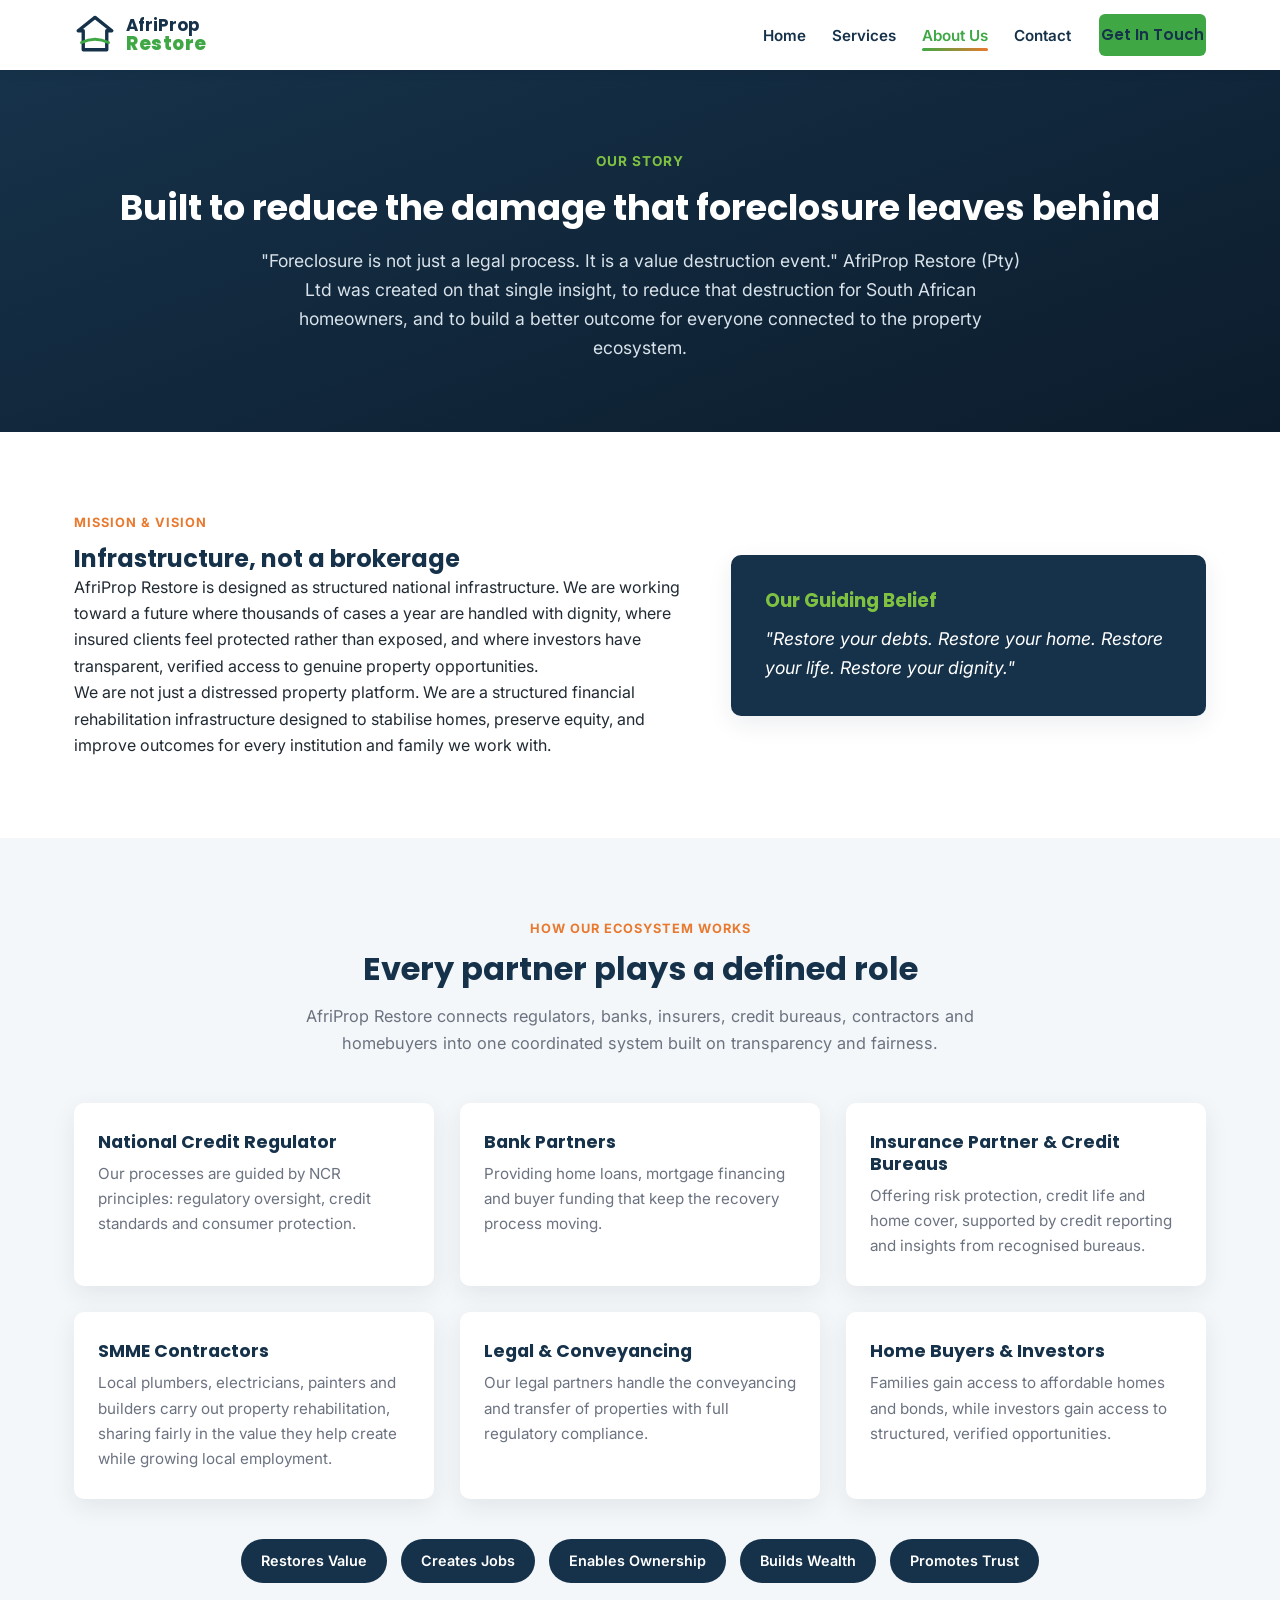
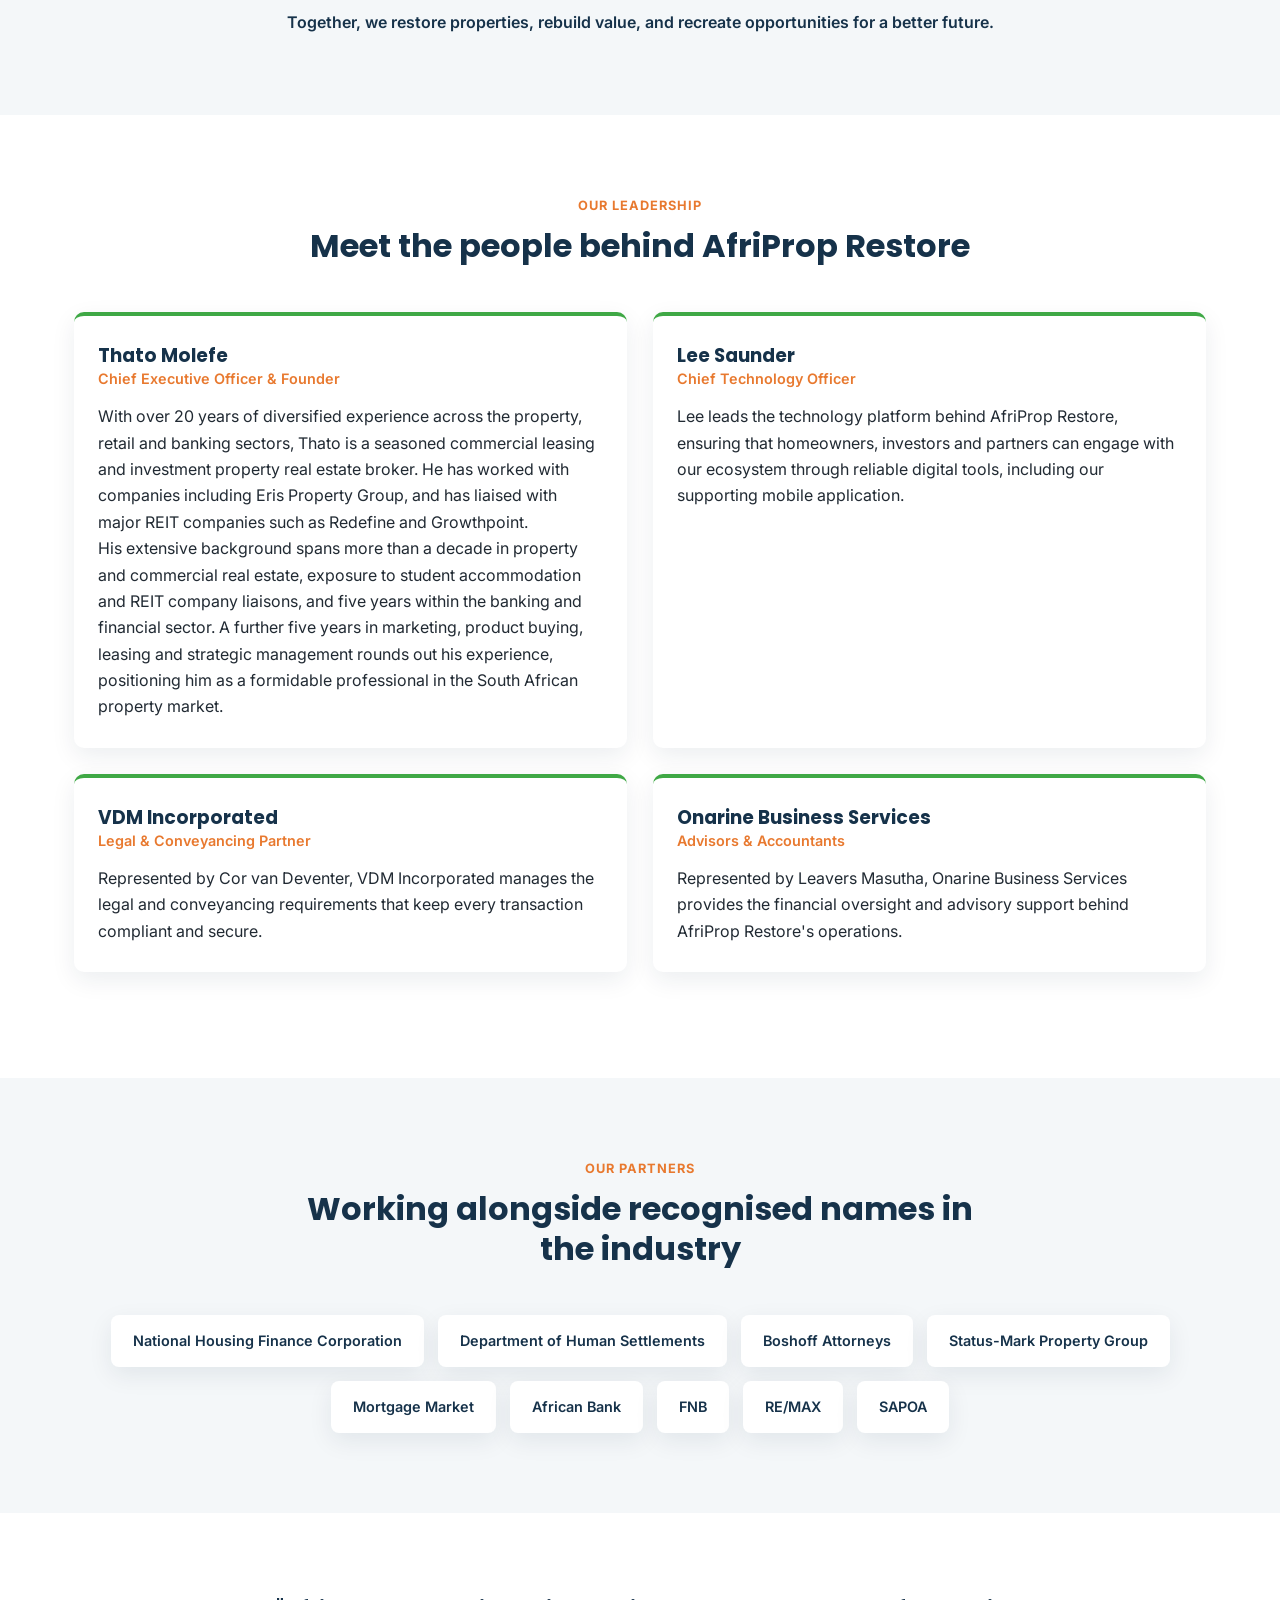
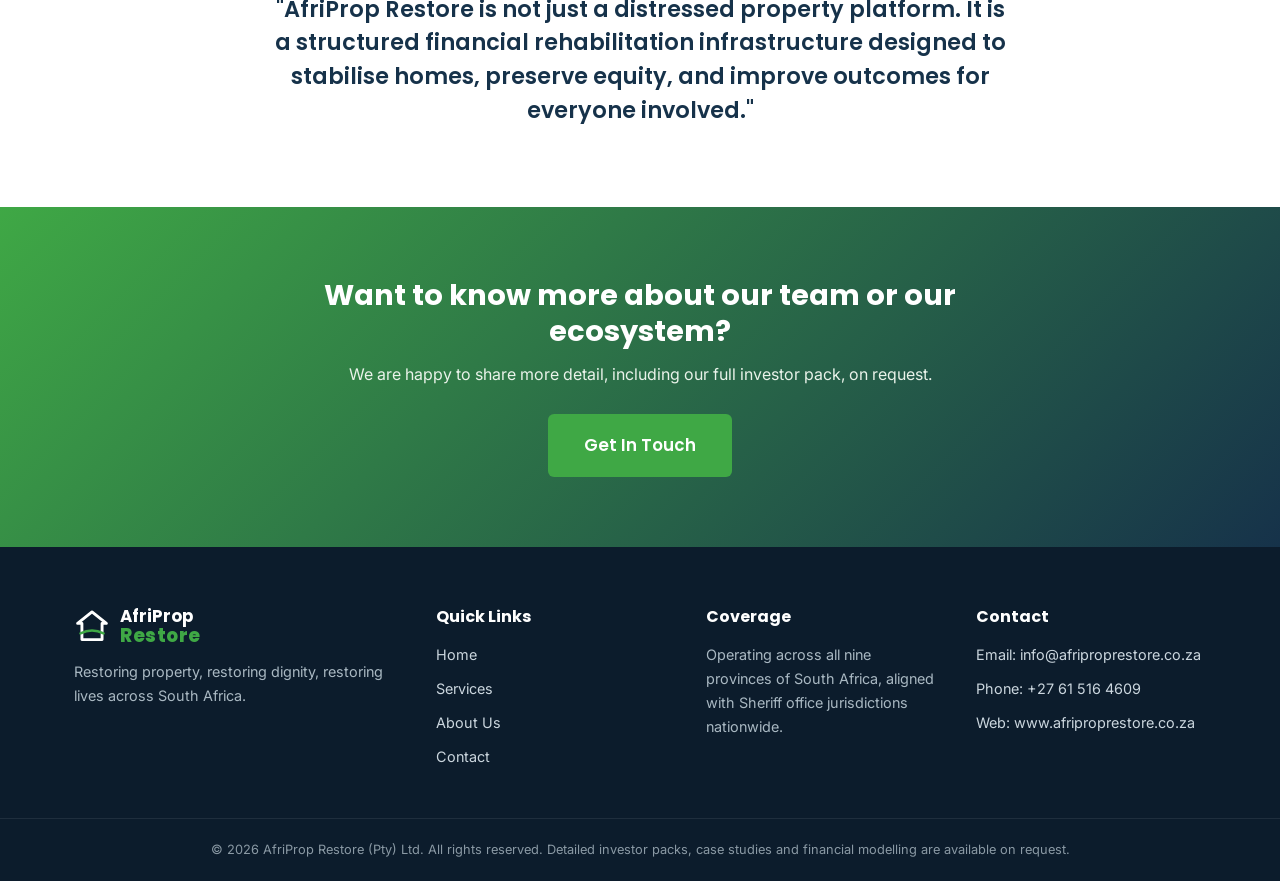
==== about.html @ ed568bd2 "Initial build with ai" ====
<!DOCTYPE html>
<html lang="en-ZA">
<head>
<meta charset="UTF-8">
<meta name="viewport" content="width=device-width, initial-scale=1.0">
<title>About Us | AfriProp Restore</title>
<meta name="description" content="Learn the story behind AfriProp Restore, our leadership team, our partner network, and the ecosystem we have built to restore property, dignity and lives across South Africa.">
<link rel="icon" href="data:image/svg+xml,%3Csvg xmlns='http://www.w3.org/2000/svg' viewBox='0 0 100 100'%3E%3Cpath d='M50 8 L90 40 H78 V85 H22 V40 H10 Z' fill='none' stroke='%2316324a' stroke-width='8'/%3E%3Cpath d='M18 68 Q50 52 82 68' stroke='%233fa845' stroke-width='7' fill='none' stroke-linecap='round'/%3E%3C/svg%3E">
<link rel="preconnect" href="https://fonts.googleapis.com">
<link href="https://fonts.googleapis.com/css2?family=Poppins:wght@500;600;700;800&family=Inter:wght@400;500;600&display=swap" rel="stylesheet">
<link rel="stylesheet" href="css/style.css">
</head>
<body>

<header class="site-header">
  <div class="container header-inner">
    <a href="index.html" class="logo">
      <svg width="42" height="42" viewBox="0 0 100 100" aria-hidden="true">
        <path d="M50 8 L90 40 H78 V85 H22 V40 H10 Z" fill="none" stroke="#16324a" stroke-width="8" stroke-linejoin="round"/>
        <path d="M18 68 Q50 52 82 68" stroke="#3fa845" stroke-width="7" fill="none" stroke-linecap="round"/>
      </svg>
      <span class="logo-text">
        <span class="logo-line1">AfriProp</span>
        <span class="logo-line2">Restore</span>
      </span>
    </a>
    <button class="nav-toggle" id="navToggle" aria-label="Open menu" aria-expanded="false">
      <span></span><span></span><span></span>
    </button>
    <nav class="main-nav" id="mainNav">
      <ul>
        <li><a href="index.html">Home</a></li>
        <li><a href="services.html">Services</a></li>
        <li><a href="about.html" class="active">About Us</a></li>
        <li><a href="contact.html">Contact</a></li>
      </ul>
      <a href="contact.html" class="btn btn-primary nav-cta">Get In Touch</a>
    </nav>
  </div>
</header>

<main>

  <section class="page-hero">
    <div class="container fade-in">
      <p class="eyebrow">Our Story</p>
      <h1>Built to reduce the damage that foreclosure leaves behind</h1>
      <p class="hero-lead">
        "Foreclosure is not just a legal process. It is a value destruction event." AfriProp Restore
        (Pty) Ltd was created on that single insight, to reduce that destruction for South African
        homeowners, and to build a better outcome for everyone connected to the property ecosystem.
      </p>
    </div>
  </section>

  <section class="section" id="mission">
    <div class="container grid-2-uneven">
      <div class="fade-in">
        <p class="tag">Mission &amp; Vision</p>
        <h2>Infrastructure, not a brokerage</h2>
        <p>
          AfriProp Restore is designed as structured national infrastructure. We are working toward a
          future where thousands of cases a year are handled with dignity, where insured clients feel
          protected rather than exposed, and where investors have transparent, verified access to
          genuine property opportunities.
        </p>
        <p>
          We are not just a distressed property platform. We are a structured financial rehabilitation
          infrastructure designed to stabilise homes, preserve equity, and improve outcomes for every
          institution and family we work with.
        </p>
      </div>
      <div class="mission-card fade-in">
        <h3>Our Guiding Belief</h3>
        <p>"Restore your debts. Restore your home. Restore your life. Restore your dignity."</p>
      </div>
    </div>
  </section>

  <section class="section alt-bg" id="ecosystem-about">
    <div class="container">
      <div class="section-head fade-in">
        <p class="tag">How Our Ecosystem Works</p>
        <h2>Every partner plays a defined role</h2>
        <p class="section-sub">
          AfriProp Restore connects regulators, banks, insurers, credit bureaus, contractors and
          homebuyers into one coordinated system built on transparency and fairness.
        </p>
      </div>
      <div class="grid grid-3">
        <div class="eco-card fade-in">
          <h3>National Credit Regulator</h3>
          <p>Our processes are guided by NCR principles: regulatory oversight, credit standards and consumer protection.</p>
        </div>
        <div class="eco-card fade-in">
          <h3>Bank Partners</h3>
          <p>Providing home loans, mortgage financing and buyer funding that keep the recovery process moving.</p>
        </div>
        <div class="eco-card fade-in">
          <h3>Insurance Partner &amp; Credit Bureaus</h3>
          <p>Offering risk protection, credit life and home cover, supported by credit reporting and insights from recognised bureaus.</p>
        </div>
        <div class="eco-card fade-in">
          <h3>SMME Contractors</h3>
          <p>Local plumbers, electricians, painters and builders carry out property rehabilitation, sharing fairly in the value they help create while growing local employment.</p>
        </div>
        <div class="eco-card fade-in">
          <h3>Legal &amp; Conveyancing</h3>
          <p>Our legal partners handle the conveyancing and transfer of properties with full regulatory compliance.</p>
        </div>
        <div class="eco-card fade-in">
          <h3>Home Buyers &amp; Investors</h3>
          <p>Families gain access to affordable homes and bonds, while investors gain access to structured, verified opportunities.</p>
        </div>
      </div>
      <div class="impact-strip fade-in">
        <span>Restores Value</span>
        <span>Creates Jobs</span>
        <span>Enables Ownership</span>
        <span>Builds Wealth</span>
        <span>Promotes Trust</span>
      </div>
      <p class="ecosystem-note fade-in">Together, we restore properties, rebuild value, and recreate opportunities for a better future.</p>
    </div>
  </section>

  <section class="section" id="team">
    <div class="container">
      <div class="section-head fade-in">
        <p class="tag">Our Leadership</p>
        <h2>Meet the people behind AfriProp Restore</h2>
      </div>
      <div class="grid grid-2 team-grid">
        <div class="team-card fade-in">
          <h3>Thato Molefe</h3>
          <p class="team-role">Chief Executive Officer &amp; Founder</p>
          <p>
            With over 20 years of diversified experience across the property, retail and banking
            sectors, Thato is a seasoned commercial leasing and investment property real estate
            broker. He has worked with companies including Eris Property Group, and has liaised
            with major REIT companies such as Redefine and Growthpoint.
          </p>
          <p>
            His extensive background spans more than a decade in property and commercial real
            estate, exposure to student accommodation and REIT company liaisons, and five years
            within the banking and financial sector. A further five years in marketing, product
            buying, leasing and strategic management rounds out his experience, positioning him as
            a formidable professional in the South African property market.
          </p>
        </div>
        <div class="team-card fade-in">
          <h3>Lee Saunder</h3>
          <p class="team-role">Chief Technology Officer</p>
          <p>
            Lee leads the technology platform behind AfriProp Restore, ensuring that homeowners,
            investors and partners can engage with our ecosystem through reliable digital tools,
            including our supporting mobile application.
          </p>
        </div>
      </div>
      <div class="grid grid-2 team-grid">
        <div class="team-card fade-in">
          <h3>VDM Incorporated</h3>
          <p class="team-role">Legal &amp; Conveyancing Partner</p>
          <p>Represented by Cor van Deventer, VDM Incorporated manages the legal and conveyancing requirements that keep every transaction compliant and secure.</p>
        </div>
        <div class="team-card fade-in">
          <h3>Onarine Business Services</h3>
          <p class="team-role">Advisors &amp; Accountants</p>
          <p>Represented by Leavers Masutha, Onarine Business Services provides the financial oversight and advisory support behind AfriProp Restore's operations.</p>
        </div>
      </div>
    </div>
  </section>

  <section class="section alt-bg" id="partners">
    <div class="container">
      <div class="section-head fade-in">
        <p class="tag">Our Partners</p>
        <h2>Working alongside recognised names in the industry</h2>
      </div>
      <div class="partner-badges fade-in">
        <span>National Housing Finance Corporation</span>
        <span>Department of Human Settlements</span>
        <span>Boshoff Attorneys</span>
        <span>Status-Mark Property Group</span>
        <span>Mortgage Market</span>
        <span>African Bank</span>
        <span>FNB</span>
        <span>RE/MAX</span>
        <span>SAPOA</span>
      </div>
    </div>
  </section>

  <section class="section" id="closing">
    <div class="container closing-quote fade-in">
      <blockquote>
        "AfriProp Restore is not just a distressed property platform. It is a structured financial
        rehabilitation infrastructure designed to stabilise homes, preserve equity, and improve
        outcomes for everyone involved."
      </blockquote>
    </div>
  </section>

  <section class="cta-band">
    <div class="container cta-band-inner fade-in">
      <h2>Want to know more about our team or our ecosystem?</h2>
      <p>We are happy to share more detail, including our full investor pack, on request.</p>
      <a href="contact.html" class="btn btn-primary btn-large">Get In Touch</a>
    </div>
  </section>

</main>

<footer class="site-footer">
  <div class="container footer-grid">
    <div>
      <a href="index.html" class="logo footer-logo">
        <svg width="36" height="36" viewBox="0 0 100 100" aria-hidden="true">
          <path d="M50 8 L90 40 H78 V85 H22 V40 H10 Z" fill="none" stroke="#ffffff" stroke-width="8" stroke-linejoin="round"/>
          <path d="M18 68 Q50 52 82 68" stroke="#3fa845" stroke-width="7" fill="none" stroke-linecap="round"/>
        </svg>
        <span class="logo-text">
          <span class="logo-line1" style="color:#fff;">AfriProp</span>
          <span class="logo-line2">Restore</span>
        </span>
      </a>
      <p class="footer-about">Restoring property, restoring dignity, restoring lives across South Africa.</p>
    </div>
    <div>
      <h4>Quick Links</h4>
      <ul class="footer-links">
        <li><a href="index.html">Home</a></li>
        <li><a href="services.html">Services</a></li>
        <li><a href="about.html">About Us</a></li>
        <li><a href="contact.html">Contact</a></li>
      </ul>
    </div>
    <div>
      <h4>Coverage</h4>
      <p class="footer-text">Operating across all nine provinces of South Africa, aligned with Sheriff office jurisdictions nationwide.</p>
    </div>
    <div>
      <h4>Contact</h4>
      <ul class="footer-links">
        <li>Email: <a href="mailto:info@afriproprestore.co.za">info@afriproprestore.co.za</a></li>
        <li>Phone: <a href="tel:+27615164609">+27 61 516 4609</a></li>
        <li>Web: www.afriproprestore.co.za</li>
      </ul>
    </div>
  </div>
  <div class="footer-bottom">
    <p>&copy; 2026 AfriProp Restore (Pty) Ltd. All rights reserved. Detailed investor packs, case studies and financial modelling are available on request.</p>
  </div>
</footer>

<button id="backToTop" class="back-to-top" aria-label="Back to top">&uarr;</button>
<script src="js/script.js"></script>
</body>
</html>
---- css/style.css ----
/* ========== VARIABLES ========== */
:root {
  --navy: #16324a;
  --navy-dark: #0c1c2c;
  --green: #3fa845;
  --green-light: #7fc242;
  --orange: #e8792f;
  --grey-light: #f4f7f9;
  --grey: #6b7280;
  --white: #ffffff;
  --text: #212a33;
  --radius: 10px;
  --shadow: 0 8px 24px rgba(16, 35, 58, 0.08);
  --transition: 0.25s ease;
}

/* ========== RESET ========== */
* { margin: 0; padding: 0; box-sizing: border-box; }
html { scroll-behavior: smooth; }
body {
  font-family: 'Inter', Arial, sans-serif;
  color: var(--text);
  line-height: 1.65;
  background: var(--white);
}
h1, h2, h3, h4 { font-family: 'Poppins', Arial, sans-serif; line-height: 1.25; color: var(--navy); }
a { text-decoration: none; color: inherit; }
img { max-width: 100%; display: block; }
ul { list-style: none; }
.container { width: 100%; max-width: 1180px; margin: 0 auto; padding: 0 24px; }

/* ========== BUTTONS ========== */
.btn {
  display: inline-block;
  padding: 13px 26px;
  border-radius: 6px;
  font-weight: 600;
  font-family: 'Poppins', Arial, sans-serif;
  font-size: 0.95rem;
  transition: var(--transition);
  border: 2px solid transparent;
  cursor: pointer;
}
.btn-primary { background: var(--green); color: #fff; }
.btn-primary:hover { background: #348838; transform: translateY(-2px); }
.btn-outline-light { border-color: rgba(255,255,255,0.6); color: #fff; }
.btn-outline-light:hover { background: rgba(255,255,255,0.12); }
.btn-large { padding: 16px 34px; font-size: 1.05rem; }

/* ========== HEADER ========== */
.site-header {
  position: sticky; top: 0; z-index: 100;
  background: #fff;
  box-shadow: 0 2px 12px rgba(0,0,0,0.06);
}
.header-inner {
  display: flex; align-items: center; justify-content: space-between;
  padding: 14px 24px;
}
.logo { display: flex; align-items: center; gap: 10px; }
.logo-text { display: flex; flex-direction: column; line-height: 1.1; font-family: 'Poppins', sans-serif; }
.logo-line1 { color: var(--navy); font-weight: 700; font-size: 1.05rem; }
.logo-line2 { color: var(--green); font-weight: 800; font-size: 1.15rem; letter-spacing: 0.5px; }

.main-nav { display: flex; align-items: center; gap: 28px; }
.main-nav ul { display: flex; gap: 26px; }
.main-nav a { font-weight: 600; font-size: 0.95rem; color: var(--navy); position: relative; padding: 6px 0; }
.main-nav a.active,
.main-nav a:hover { color: var(--green); }
.main-nav a.active::after {
  content: ""; position: absolute; left: 0; bottom: 0; width: 100%; height: 3px;
  background: linear-gradient(90deg, var(--green), var(--orange)); border-radius: 3px;
}
.nav-cta { padding: 10px 22px; }
.nav-toggle {
  display: none; flex-direction: column; gap: 5px; background: none; border: none; cursor: pointer;
}
.nav-toggle span { width: 26px; height: 3px; background: var(--navy); border-radius: 3px; }

/* ========== HERO ========== */
.hero {
  background: linear-gradient(160deg, var(--navy) 0%, var(--navy-dark) 100%);
  color: #fff;
  padding: 100px 0 90px;
  text-align: center;
}
.hero-inner { max-width: 820px; margin: 0 auto; }
.eyebrow {
  color: var(--green-light); font-weight: 700; letter-spacing: 1px; text-transform: uppercase;
  font-size: 0.85rem; margin-bottom: 14px;
}
.hero h1 { color: #fff; font-size: 2.5rem; margin-bottom: 20px; }
.hero-lead { font-size: 1.1rem; color: #d8e2ea; margin-bottom: 32px; }
.hero-buttons { display: flex; justify-content: center; gap: 16px; flex-wrap: wrap; }

.page-hero {
  background: linear-gradient(160deg, var(--navy) 0%, var(--navy-dark) 100%);
  color: #fff; padding: 80px 0 70px; text-align: center;
}
.page-hero h1 { color: #fff; font-size: 2.2rem; margin-bottom: 16px; }
.page-hero .hero-lead { max-width: 760px; margin: 0 auto; color: #d8e2ea; }

/* ========== SECTIONS ========== */
.section { padding: 80px 0; }
.alt-bg { background: var(--grey-light); }
.section-head { text-align: center; max-width: 720px; margin: 0 auto 46px; }
.tag {
  color: var(--orange); font-weight: 700; text-transform: uppercase; letter-spacing: 1px;
  font-size: 0.8rem; margin-bottom: 10px;
}
.section-head h2 { font-size: 2rem; margin-bottom: 14px; }
.section-sub { color: var(--grey); font-size: 1.02rem; }

/* ========== GRIDS ========== */
.grid { display: grid; gap: 26px; }
.grid-2 { grid-template-columns: repeat(2, 1fr); }
.grid-3 { grid-template-columns: repeat(3, 1fr); }
.grid-4 { grid-template-columns: repeat(4, 1fr); }
.grid-5 { grid-template-columns: repeat(5, 1fr); }
.grid-2-uneven { display: grid; grid-template-columns: 1.3fr 1fr; gap: 40px; align-items: center; }

/* ========== STAT STRIP ========== */
.stat-strip { background: var(--navy); padding: 50px 0; }
.stat-grid { display: grid; grid-template-columns: repeat(4, 1fr); gap: 30px; text-align: center; }
.stat-number { display: block; font-family: 'Poppins', sans-serif; font-size: 2.1rem; font-weight: 800; color: var(--green-light); }
.stat-label { color: #d8e2ea; font-size: 0.9rem; }

/* ========== CARDS ========== */
.reality-card, .service-card, .value-card, .eco-card, .help-card, .team-card, .mission-card {
  background: #fff; border-radius: var(--radius); padding: 28px 24px;
  box-shadow: var(--shadow); transition: var(--transition);
}
.reality-card:hover, .service-card:hover, .help-card:hover, .eco-card:hover { transform: translateY(-6px); }
.icon-circle {
  width: 52px; height: 52px; border-radius: 50%;
  background: linear-gradient(135deg, var(--green), var(--green-light));
  display: flex; align-items: center; justify-content: center;
  font-size: 1.4rem; margin-bottom: 16px;
}
.reality-card h3, .service-card h3, .eco-card h3 { font-size: 1.1rem; margin-bottom: 8px; }
.reality-card p, .service-card p, .eco-card p, .help-card p { color: var(--grey); font-size: 0.95rem; }

.help-card { border-top: 4px solid var(--orange); }
.help-card h3 { margin-bottom: 10px; }
.help-card a { color: var(--green); font-weight: 600; display: inline-block; margin-top: 12px; }

.value-card { border-left: 4px solid var(--green); }
.value-card ul { margin-top: 10px; }
.value-card li { padding: 6px 0; color: var(--grey); position: relative; padding-left: 18px; }
.value-card li::before { content: "✓"; color: var(--green); position: absolute; left: 0; font-weight: 700; }

/* ========== SOLUTION PILLS ========== */
.solution-grid { text-align: center; }
.solution-pill {
  background: #fff; border-radius: 50px; padding: 26px 10px;
  box-shadow: var(--shadow);
}
.solution-pill span {
  display: inline-flex; width: 40px; height: 40px; border-radius: 50%;
  background: var(--navy); color: #fff; align-items: center; justify-content: center;
  font-weight: 700; margin-bottom: 10px;
}
.solution-pill p { font-weight: 600; color: var(--navy); }
.solution-note { text-align: center; margin-top: 30px; font-weight: 600; color: var(--orange); font-size: 1.05rem; }

/* ========== IMPACT STRIP ========== */
.impact-strip {
  display: flex; justify-content: center; gap: 14px; flex-wrap: wrap; margin-top: 40px;
}
.impact-strip span {
  background: var(--navy); color: #fff; padding: 10px 20px; border-radius: 30px; font-weight: 600; font-size: 0.9rem;
}
.ecosystem-note { text-align: center; margin-top: 26px; font-weight: 600; color: var(--navy); }

/* ========== WHY NOW ========== */
.why-now-inner { display: grid; grid-template-columns: 1.3fr 1fr; gap: 40px; align-items: center; }
.why-now-inner h2 { margin: 8px 0 16px; font-size: 1.9rem; }
.why-now-inner p { color: var(--grey); margin-bottom: 24px; }
.why-now-tags { display: flex; flex-direction: column; gap: 14px; }
.why-now-tags span {
  background: var(--grey-light); border-left: 4px solid var(--orange);
  padding: 14px 20px; font-weight: 600; border-radius: 6px; color: var(--navy);
}

/* ========== CTA BAND ========== */
.cta-band { background: linear-gradient(135deg, var(--green) 0%, var(--navy) 100%); padding: 70px 0; }
.cta-band-inner { text-align: center; color: #fff; max-width: 700px; margin: 0 auto; }
.cta-band-inner h2 { color: #fff; margin-bottom: 12px; font-size: 1.8rem; }
.cta-band-inner p { color: #eaf3ea; margin-bottom: 26px; }

/* ========== PROCESS TRACK ========== */
.process-track { display: grid; grid-template-columns: repeat(5, 1fr); gap: 20px; }
.process-step {
  text-align: center; background: #fff; border-radius: var(--radius); padding: 26px 18px; box-shadow: var(--shadow);
}
.step-num {
  display: flex; width: 40px; height: 40px; border-radius: 50%; align-items: center; justify-content: center;
  background: var(--orange); color: #fff; font-weight: 700; margin: 0 auto 14px;
}
.process-step h3 { font-size: 1rem; margin-bottom: 8px; }
.process-step p { color: var(--grey); font-size: 0.88rem; }

/* ========== PROVINCE GRID ========== */
.province-grid { display: flex; flex-wrap: wrap; gap: 12px; justify-content: center; }
.province-grid span {
  background: var(--navy); color: #fff; padding: 12px 22px; border-radius: 30px; font-weight: 600; font-size: 0.9rem;
}

/* ========== TEAM ========== */
.team-grid { margin-bottom: 26px; }
.team-card { border-top: 4px solid var(--green); }
.team-role { color: var(--orange); font-weight: 600; margin-bottom: 12px; font-size: 0.9rem; }

/* ========== PARTNERS ========== */
.partner-badges { display: flex; flex-wrap: wrap; gap: 14px; justify-content: center; }
.partner-badges span {
  background: #fff; padding: 14px 22px; border-radius: 8px; font-weight: 600; color: var(--navy);
  box-shadow: var(--shadow); font-size: 0.9rem;
}

/* ========== MISSION / CLOSING ========== */
.mission-card { background: var(--navy); color: #fff; border-radius: var(--radius); padding: 34px; }
.mission-card h3 { color: var(--green-light); margin-bottom: 12px; }
.mission-card p { font-style: italic; font-size: 1.1rem; }
.closing-quote { text-align: center; max-width: 780px; margin: 0 auto; }
.closing-quote blockquote {
  font-size: 1.4rem; color: var(--navy); font-weight: 600; font-family: 'Poppins', sans-serif; line-height: 1.5;
}

/* ========== CONTACT PAGE ========== */
.contact-grid { display: grid; grid-template-columns: 1.4fr 1fr; gap: 50px; }
.contact-form-wrap h2 { margin-bottom: 24px; }
.form-row { margin-bottom: 20px; }
.form-row label { display: block; font-weight: 600; margin-bottom: 8px; font-size: 0.92rem; color: var(--navy); }
.req { color: var(--orange); margin-left: 3px; }
.form-row input, .form-row select, .form-row textarea {
  width: 100%; padding: 12px 14px; border: 1.5px solid #d7dee4; border-radius: 6px;
  font-family: 'Inter', sans-serif; font-size: 0.95rem; transition: var(--transition);
}
.form-row input:focus, .form-row select:focus, .form-row textarea:focus {
  outline: none; border-color: var(--green);
}
.form-row.invalid input, .form-row.invalid select, .form-row.invalid textarea { border-color: #d64545; }
.error-msg { color: #d64545; font-size: 0.82rem; display: block; margin-top: 6px; min-height: 16px; }
.form-success { margin-top: 18px; color: var(--green); font-weight: 600; }

.contact-info { background: var(--grey-light); border-radius: var(--radius); padding: 30px; }
.info-block { margin-bottom: 22px; }
.info-block h4 { font-size: 0.95rem; color: var(--orange); margin-bottom: 4px; text-transform: uppercase; letter-spacing: 0.5px; }
.info-block p { color: var(--navy); font-weight: 500; }

/* ========== FAQ ========== */
.faq-list { max-width: 800px; margin: 0 auto; }
.faq-item {
  background: #fff; border-radius: 8px; padding: 18px 22px; margin-bottom: 14px; box-shadow: var(--shadow);
}
.faq-item summary { font-weight: 600; cursor: pointer; color: var(--navy); }
.faq-item p { margin-top: 12px; color: var(--grey); }

/* ========== FOOTER ========== */
.site-footer { background: var(--navy-dark); color: #cbd6de; padding: 60px 0 0; }
.footer-grid { display: grid; grid-template-columns: 1.4fr 1fr 1fr 1fr; gap: 40px; padding-bottom: 40px; }
.site-footer h4 { color: #fff; margin-bottom: 16px; font-size: 1rem; }
.footer-logo { margin-bottom: 14px; }
.footer-about, .footer-text { font-size: 0.9rem; color: #a9b8c2; }
.footer-links li { margin-bottom: 10px; font-size: 0.9rem; }
.footer-links a:hover { color: var(--green-light); }
.footer-bottom {
  border-top: 1px solid rgba(255,255,255,0.08); text-align: center; padding: 20px 0; font-size: 0.8rem; color: #8a99a4;
}

/* ========== BACK TO TOP ========== */
.back-to-top {
  position: fixed; bottom: 26px; right: 26px; width: 46px; height: 46px; border-radius: 50%;
  background: var(--green); color: #fff; border: none; font-size: 1.2rem; cursor: pointer;
  display: none; align-items: center; justify-content: center; box-shadow: var(--shadow); z-index: 90;
}
.back-to-top.show { display: flex; }

/* ========== FADE IN ANIMATION ========== */
.fade-in { opacity: 0; transform: translateY(18px); transition: opacity 0.6s ease, transform 0.6s ease; }
.fade-in.visible { opacity: 1; transform: translateY(0); }

/* ========== RESPONSIVE ========== */
@media (max-width: 992px) {
  .grid-5, .grid-4 { grid-template-columns: repeat(2, 1fr); }
  .grid-3 { grid-template-columns: repeat(2, 1fr); }
  .stat-grid { grid-template-columns: repeat(2, 1fr); }
  .process-track { grid-template-columns: repeat(2, 1fr); }
  .why-now-inner, .grid-2-uneven, .contact-grid { grid-template-columns: 1fr; }
  .footer-grid { grid-template-columns: repeat(2, 1fr); }
}

@media (max-width: 768px) {
  .nav-toggle { display: flex; }

  /* Hide the full nav by default on small screens and reveal when .open is added */
  .main-nav {
    display: none; /* hide until toggled open */
    position: absolute; top: 100%; left: 0; right: 0; background: #fff;
    flex-direction: column; align-items: flex-start; padding: 20px 24px;
    box-shadow: 0 12px 20px rgba(0,0,0,0.08);
    overflow: hidden; transition: transform 0.28s ease, opacity 0.28s ease;
    transform-origin: top; z-index: 95;
    opacity: 0;
  }
  .main-nav.open { display: flex; opacity: 1; transform: translateY(0); }

  .main-nav ul { flex-direction: column; gap: 16px; width: 100%; }
  .nav-cta { margin-top: 16px; }
  .hero h1 { font-size: 1.9rem; }
  .grid-2, .grid-3, .grid-4, .grid-5 { grid-template-columns: 1fr; }
  .process-track { grid-template-columns: 1fr; }
  .footer-grid { grid-template-columns: 1fr; text-align: left; }
  .stat-grid { grid-template-columns: 1fr 1fr; }
}
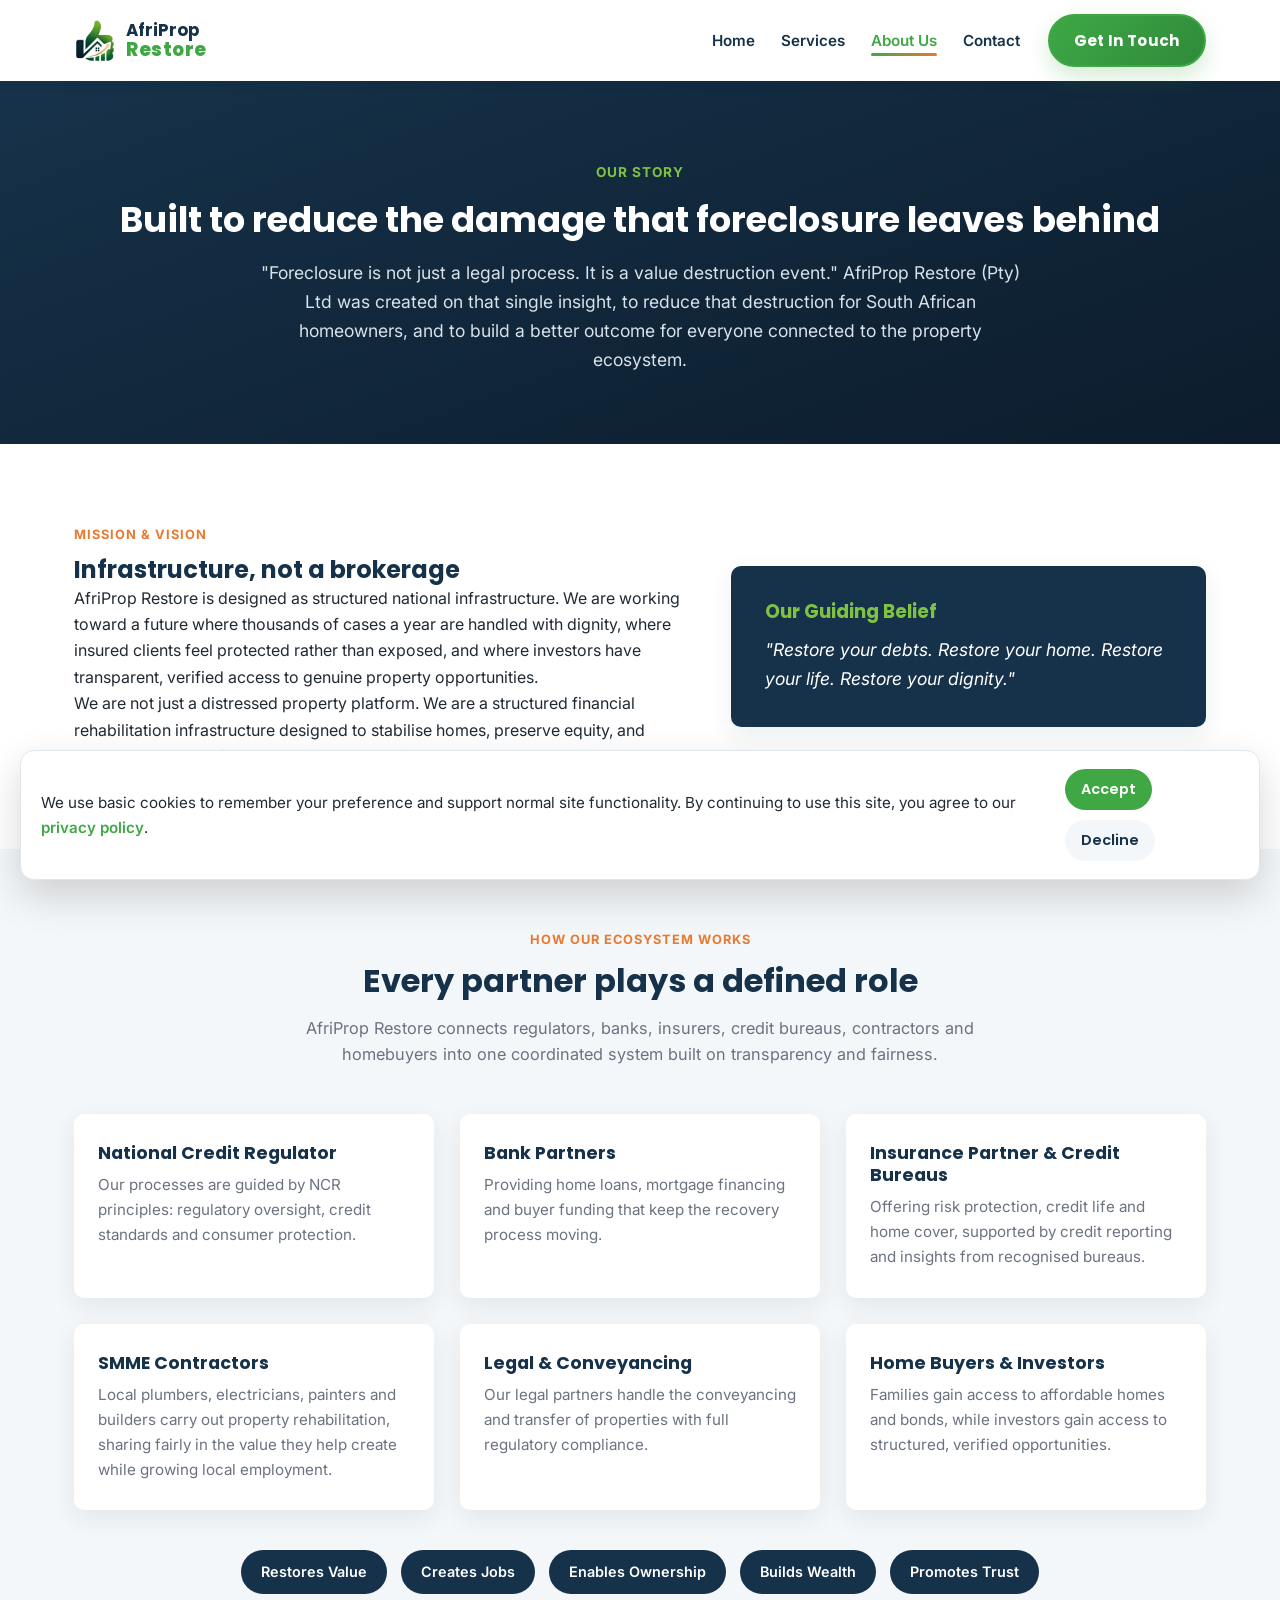
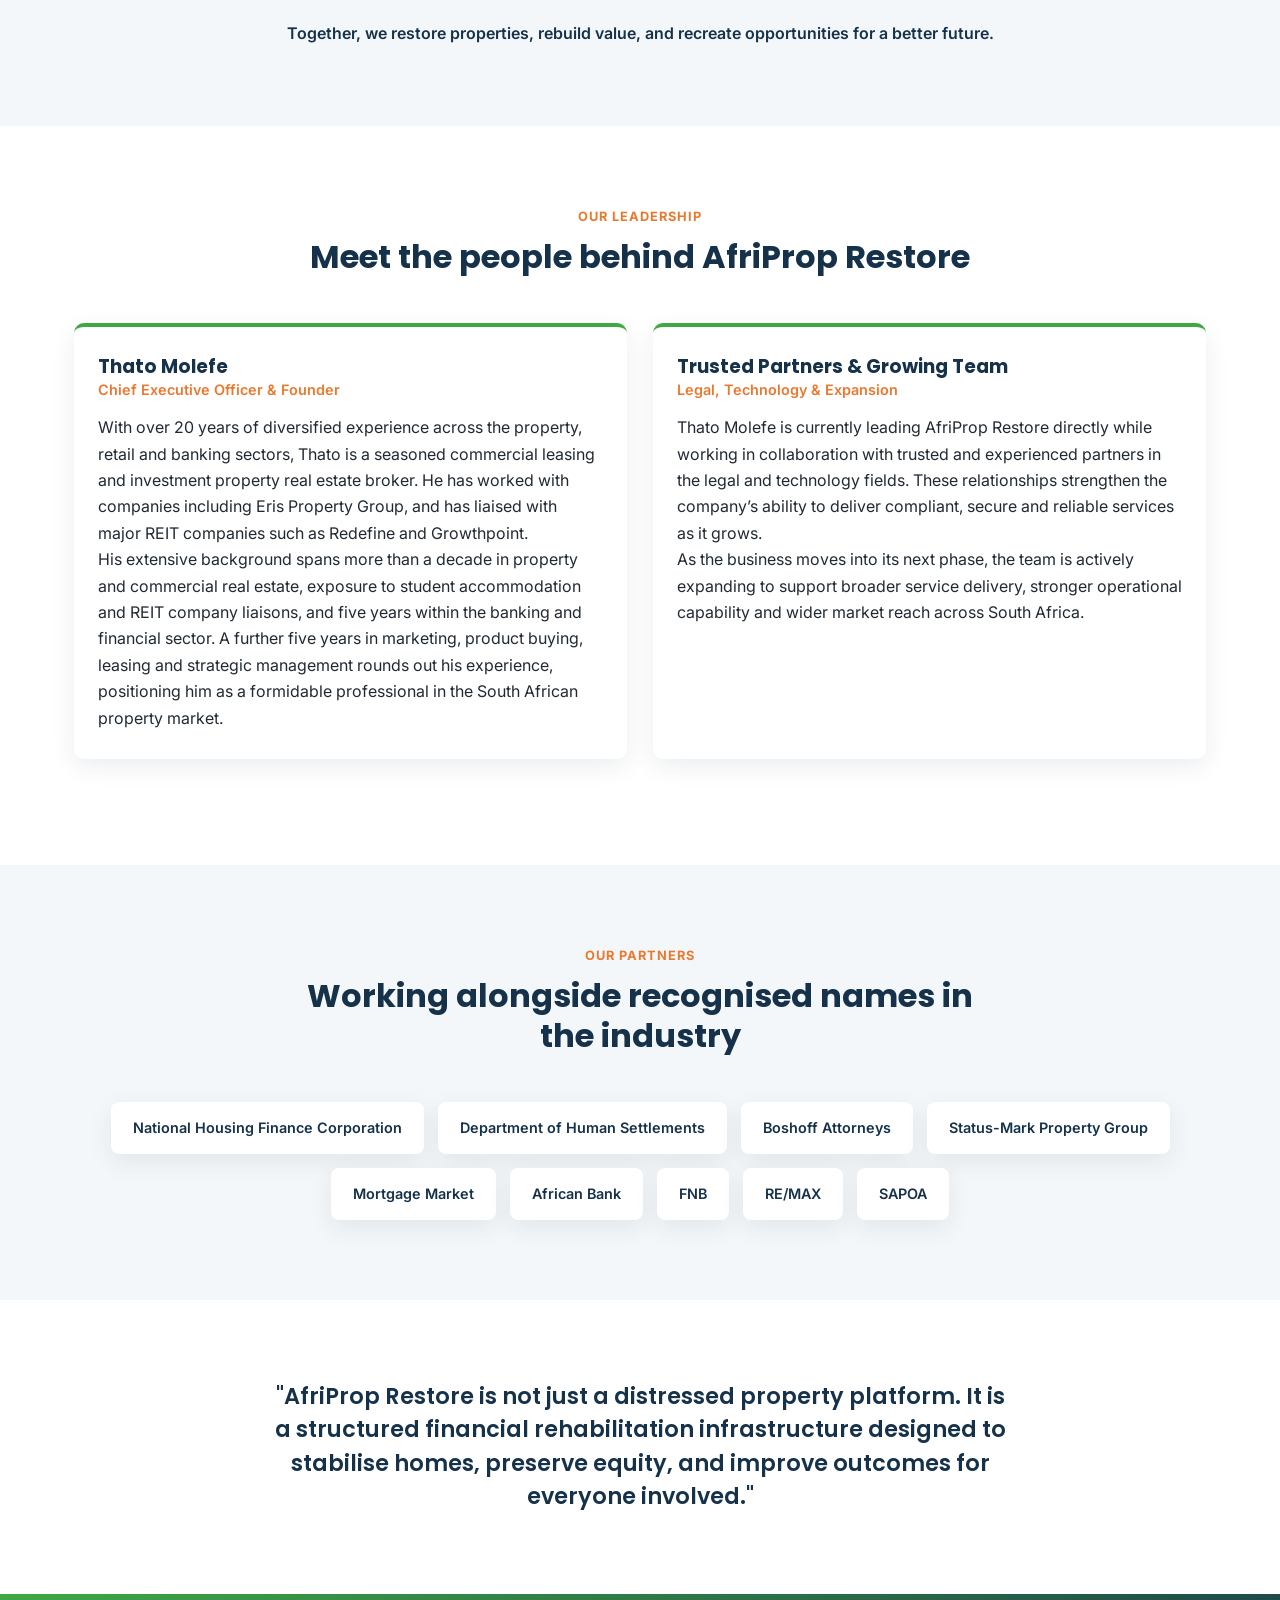
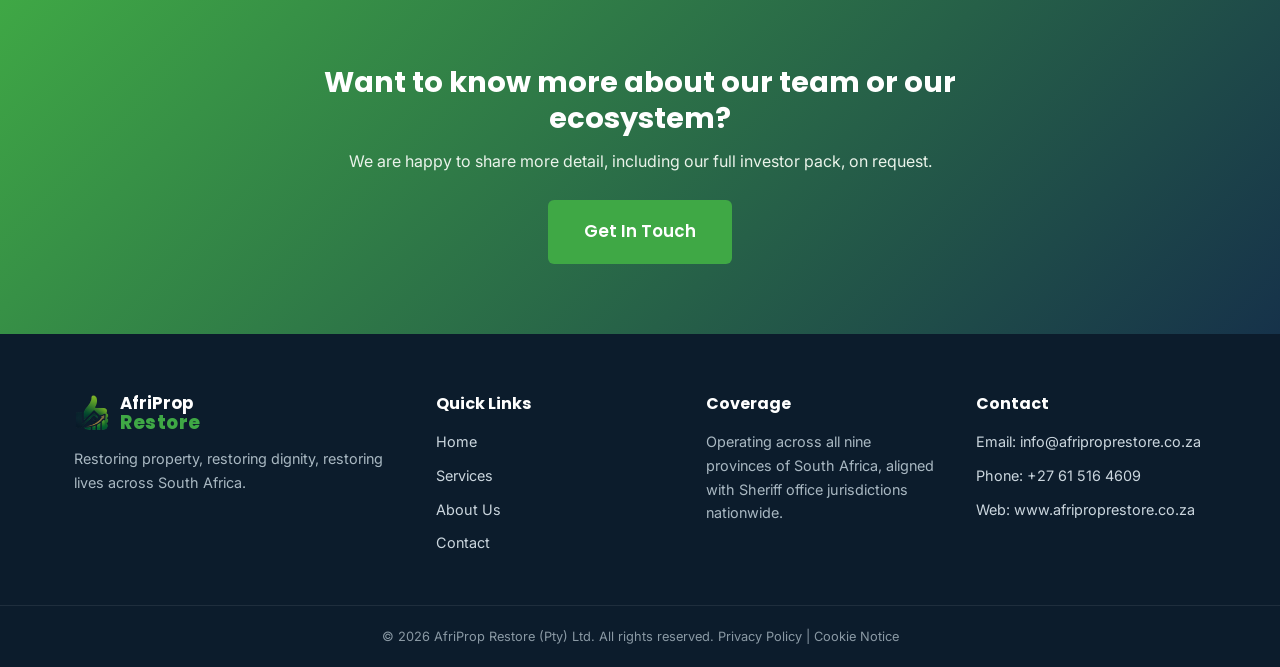
==== commit e9c75b61: "Polished site to go live." ====
--- a/about.html
+++ b/about.html
@@ -5,7 +5,21 @@
 <meta name="viewport" content="width=device-width, initial-scale=1.0">
 <title>About Us | AfriProp Restore</title>
 <meta name="description" content="Learn the story behind AfriProp Restore, our leadership team, our partner network, and the ecosystem we have built to restore property, dignity and lives across South Africa.">
-<link rel="icon" href="data:image/svg+xml,%3Csvg xmlns='http://www.w3.org/2000/svg' viewBox='0 0 100 100'%3E%3Cpath d='M50 8 L90 40 H78 V85 H22 V40 H10 Z' fill='none' stroke='%2316324a' stroke-width='8'/%3E%3Cpath d='M18 68 Q50 52 82 68' stroke='%233fa845' stroke-width='7' fill='none' stroke-linecap='round'/%3E%3C/svg%3E">
+<meta property="og:type" content="website">
+<meta property="og:title" content="About Us | AfriProp Restore">
+<meta property="og:description" content="Learn the story behind AfriProp Restore, our leadership team, our partner network, and the ecosystem we have built to restore property, dignity and lives across South Africa.">
+<meta property="og:url" content="https://afriproprestore.co.za/about.html">
+<meta property="og:image" content="https://afriproprestore.co.za/img/site-logo-128x128.png">
+<meta property="og:image:alt" content="AfriProp Restore logo">
+<meta property="og:site_name" content="AfriProp Restore">
+<meta name="twitter:card" content="summary_large_image">
+<meta name="twitter:title" content="About Us | AfriProp Restore">
+<meta name="twitter:description" content="Learn the story behind AfriProp Restore, our leadership team, our partner network, and the ecosystem we have built to restore property, dignity and lives across South Africa.">
+<meta name="twitter:image" content="https://afriproprestore.co.za/img/site-logo-128x128.png">
+<meta name="theme-color" content="#16324a">
+<link rel="icon" type="image/png" sizes="32x32" href="img/favicon-32x32.png">
+<link rel="icon" type="image/png" sizes="192x192" href="img/favicon-192x192.png">
+<link rel="shortcut icon" type="image/x-icon" href="/favicon.ico">
 <link rel="preconnect" href="https://fonts.googleapis.com">
 <link href="https://fonts.googleapis.com/css2?family=Poppins:wght@500;600;700;800&family=Inter:wght@400;500;600&display=swap" rel="stylesheet">
 <link rel="stylesheet" href="css/style.css">
@@ -15,10 +29,7 @@
 <header class="site-header">
   <div class="container header-inner">
     <a href="index.html" class="logo">
-      <svg width="42" height="42" viewBox="0 0 100 100" aria-hidden="true">
-        <path d="M50 8 L90 40 H78 V85 H22 V40 H10 Z" fill="none" stroke="#16324a" stroke-width="8" stroke-linejoin="round"/>
-        <path d="M18 68 Q50 52 82 68" stroke="#3fa845" stroke-width="7" fill="none" stroke-linecap="round"/>
-      </svg>
+      <img src="img/site-logo-128x128.png" alt="AfriProp Restore logo" width="42" height="42">
       <span class="logo-text">
         <span class="logo-line1">AfriProp</span>
         <span class="logo-line2">Restore</span>
@@ -149,25 +160,19 @@
           </p>
         </div>
         <div class="team-card fade-in">
-          <h3>Lee Saunder</h3>
-          <p class="team-role">Chief Technology Officer</p>
-          <p>
-            Lee leads the technology platform behind AfriProp Restore, ensuring that homeowners,
-            investors and partners can engage with our ecosystem through reliable digital tools,
-            including our supporting mobile application.
-          </p>
-        </div>
-      </div>
-      <div class="grid grid-2 team-grid">
-        <div class="team-card fade-in">
-          <h3>VDM Incorporated</h3>
-          <p class="team-role">Legal &amp; Conveyancing Partner</p>
-          <p>Represented by Cor van Deventer, VDM Incorporated manages the legal and conveyancing requirements that keep every transaction compliant and secure.</p>
-        </div>
-        <div class="team-card fade-in">
-          <h3>Onarine Business Services</h3>
-          <p class="team-role">Advisors &amp; Accountants</p>
-          <p>Represented by Leavers Masutha, Onarine Business Services provides the financial oversight and advisory support behind AfriProp Restore's operations.</p>
+          <h3>Trusted Partners &amp; Growing Team</h3>
+          <p class="team-role">Legal, Technology &amp; Expansion</p>
+          <p>
+            Thato Molefe is currently leading AfriProp Restore directly while working in
+            collaboration with trusted and experienced partners in the legal and technology fields.
+            These relationships strengthen the company’s ability to deliver compliant, secure and
+            reliable services as it grows.
+          </p>
+          <p>
+            As the business moves into its next phase, the team is actively expanding to support
+            broader service delivery, stronger operational capability and wider market reach across
+            South Africa.
+          </p>
         </div>
       </div>
     </div>
@@ -217,10 +222,7 @@
   <div class="container footer-grid">
     <div>
       <a href="index.html" class="logo footer-logo">
-        <svg width="36" height="36" viewBox="0 0 100 100" aria-hidden="true">
-          <path d="M50 8 L90 40 H78 V85 H22 V40 H10 Z" fill="none" stroke="#ffffff" stroke-width="8" stroke-linejoin="round"/>
-          <path d="M18 68 Q50 52 82 68" stroke="#3fa845" stroke-width="7" fill="none" stroke-linecap="round"/>
-        </svg>
+        <img src="img/site-logo-128x128.png" alt="AfriProp Restore logo" width="36" height="36">
         <span class="logo-text">
           <span class="logo-line1" style="color:#fff;">AfriProp</span>
           <span class="logo-line2">Restore</span>
@@ -251,9 +253,17 @@
     </div>
   </div>
   <div class="footer-bottom">
-    <p>&copy; 2026 AfriProp Restore (Pty) Ltd. All rights reserved. Detailed investor packs, case studies and financial modelling are available on request.</p>
+    <p>&copy; 2026 AfriProp Restore (Pty) Ltd. All rights reserved. <a href="privacy-policy.html">Privacy Policy</a> | <a href="privacy-policy.html#cookies">Cookie Notice</a></p>
   </div>
 </footer>
+
+<div id="cookieBanner" class="cookie-banner" role="dialog" aria-live="polite" aria-label="Cookie consent">
+  <p>We use basic cookies to remember your preference and support normal site functionality. By continuing to use this site, you agree to our <a href="privacy-policy.html">privacy policy</a>.</p>
+  <div class="cookie-actions">
+    <button id="cookieAccept" class="cookie-btn accept" type="button">Accept</button>
+    <button id="cookieReject" class="cookie-btn reject" type="button">Decline</button>
+  </div>
+</div>
 
 <button id="backToTop" class="back-to-top" aria-label="Back to top">&uarr;</button>
 <script src="js/script.js"></script>
--- a/css/style.css
+++ b/css/style.css
@@ -71,7 +71,25 @@
   content: ""; position: absolute; left: 0; bottom: 0; width: 100%; height: 3px;
   background: linear-gradient(90deg, var(--green), var(--orange)); border-radius: 3px;
 }
-.nav-cta { padding: 10px 22px; }
+.main-nav .nav-cta {
+  padding: 12px 24px;
+  color: #fff;
+  font-weight: 700;
+  background: linear-gradient(135deg, var(--green) 0%, #2f8a3b 100%);
+  border: 2px solid var(--green);
+  border-radius: 999px;
+  box-shadow: 0 10px 22px rgba(63, 168, 69, 0.22);
+  letter-spacing: 0.01em;
+  display: inline-flex;
+  align-items: center;
+  justify-content: center;
+  min-height: 42px;
+}
+.main-nav .nav-cta:hover {
+  background: linear-gradient(135deg, #2f8a3b 0%, var(--navy) 100%);
+  border-color: var(--navy);
+  transform: translateY(-2px);
+}
 .nav-toggle {
   display: none; flex-direction: column; gap: 5px; background: none; border: none; cursor: pointer;
 }
@@ -268,6 +286,32 @@
 .footer-bottom {
   border-top: 1px solid rgba(255,255,255,0.08); text-align: center; padding: 20px 0; font-size: 0.8rem; color: #8a99a4;
 }
+
+/* ========== PRIVACY / COOKIE ========== */
+.cookie-banner {
+  position: fixed; left: 20px; right: 20px; bottom: 20px; z-index: 120;
+  background: #fff; border: 1px solid #dfe7ed; border-radius: 14px;
+  box-shadow: 0 16px 40px rgba(0,0,0,0.16); padding: 18px 20px; display: none;
+  align-items: center; justify-content: space-between; gap: 16px;
+}
+.cookie-banner.show { display: flex; }
+.cookie-banner p { color: var(--text); font-size: 0.95rem; }
+.cookie-actions { display: flex; gap: 10px; flex-wrap: wrap; }
+.cookie-btn {
+  border: none; border-radius: 999px; padding: 10px 16px; cursor: pointer; font-weight: 600;
+  font-family: 'Poppins', Arial, sans-serif; font-size: 0.9rem;
+}
+.cookie-btn.accept { background: var(--green); color: #fff; }
+.cookie-btn.reject { background: var(--grey-light); color: var(--navy); }
+.cookie-banner a { color: var(--green); font-weight: 600; }
+.privacy-policy-content { display: grid; gap: 24px; }
+.privacy-card, .privacy-list-card {
+  background: #fff; border-radius: var(--radius); padding: 28px 24px; box-shadow: var(--shadow);
+}
+.privacy-card h2, .privacy-card h3, .privacy-list-card h3 { margin-bottom: 12px; }
+.privacy-card p, .privacy-list-card p { color: var(--grey); margin-bottom: 10px; }
+.privacy-list-card ul { padding-left: 18px; color: var(--grey); }
+.privacy-list-card li { margin-bottom: 6px; }
 
 /* ========== BACK TO TOP ========== */
 .back-to-top {
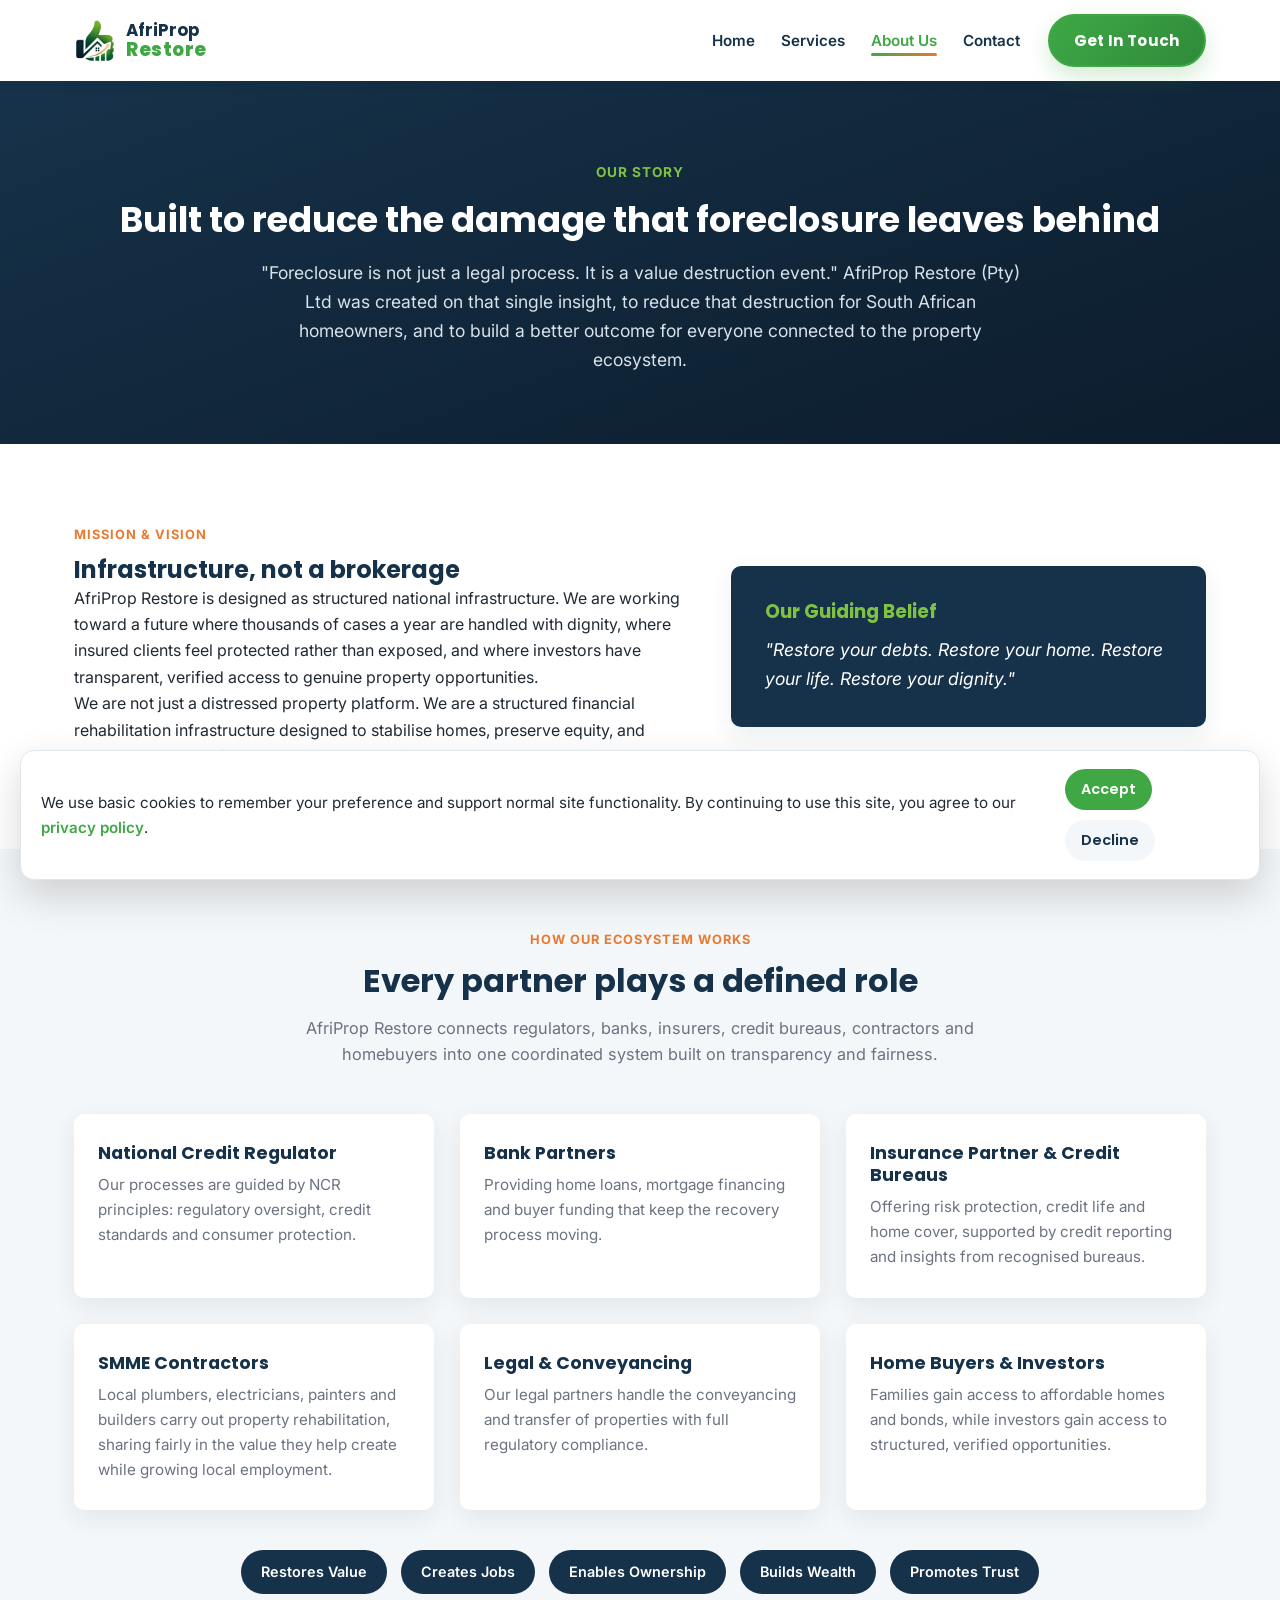
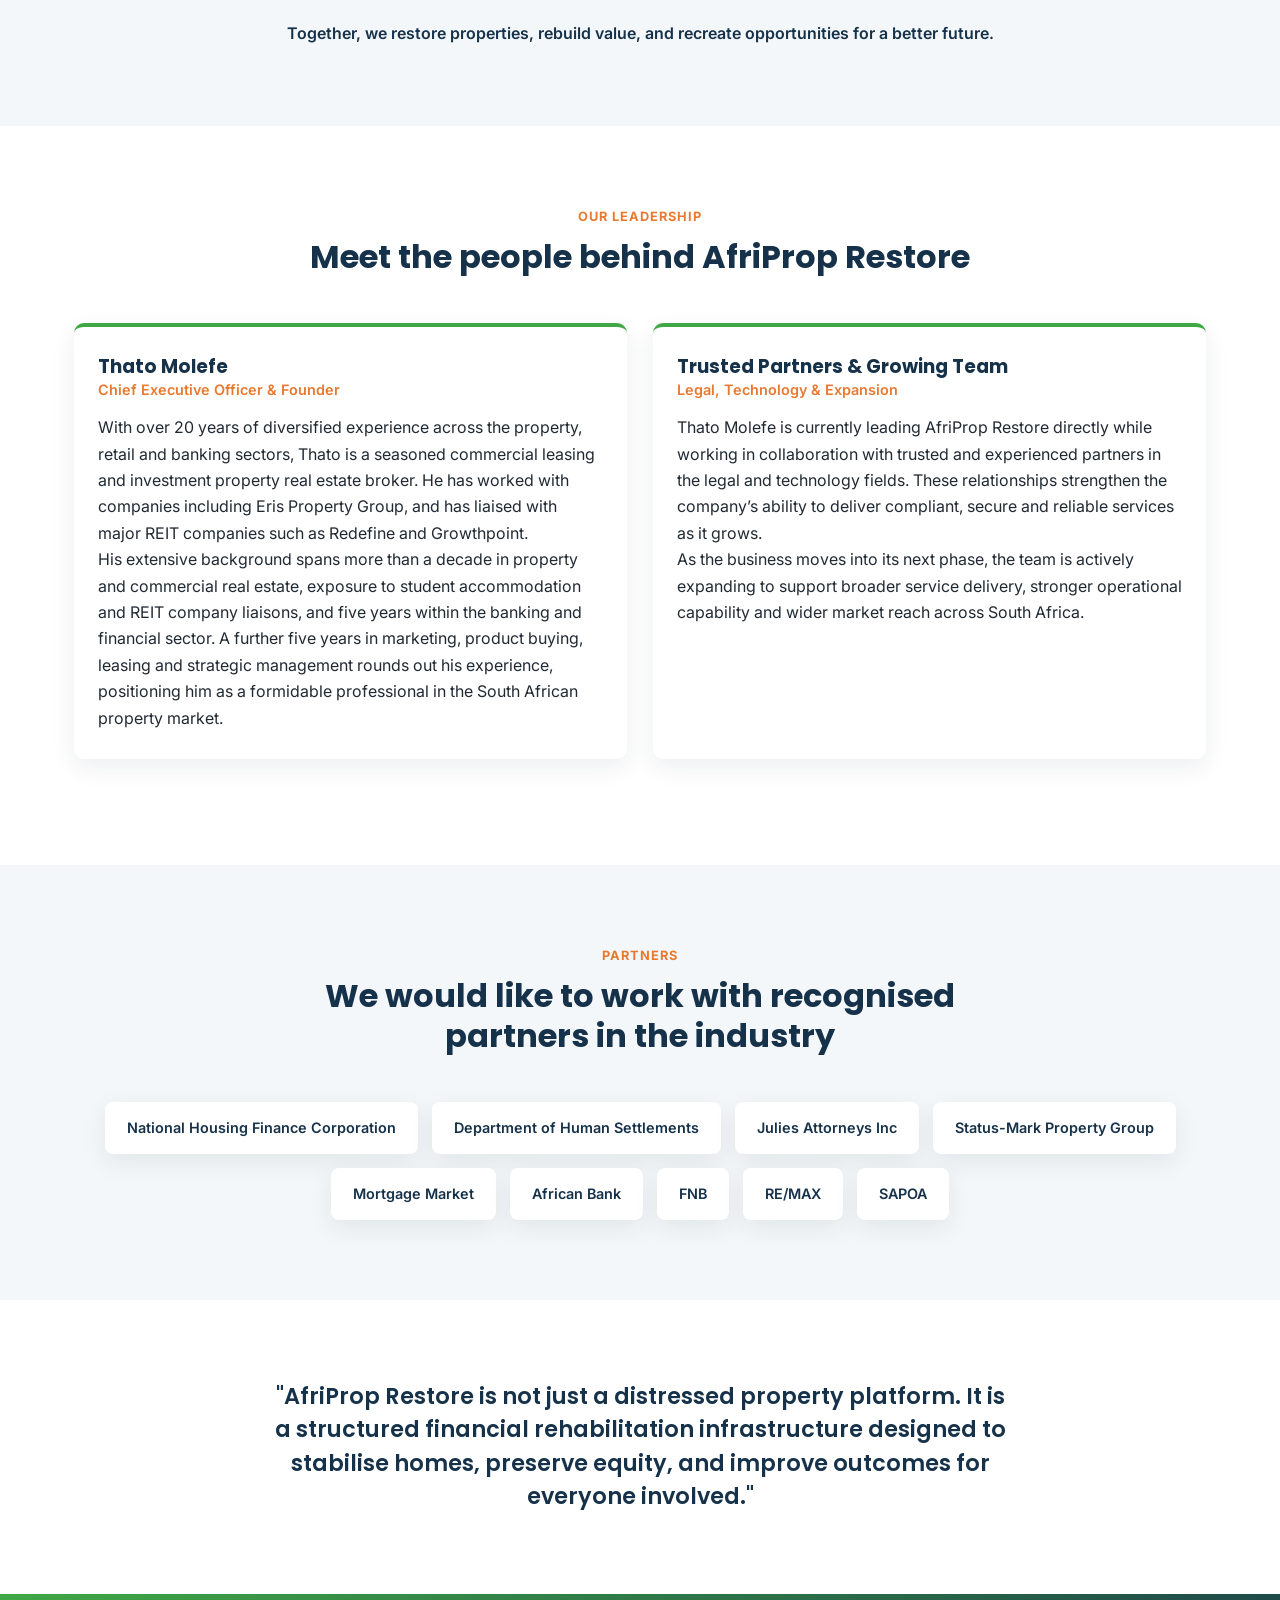
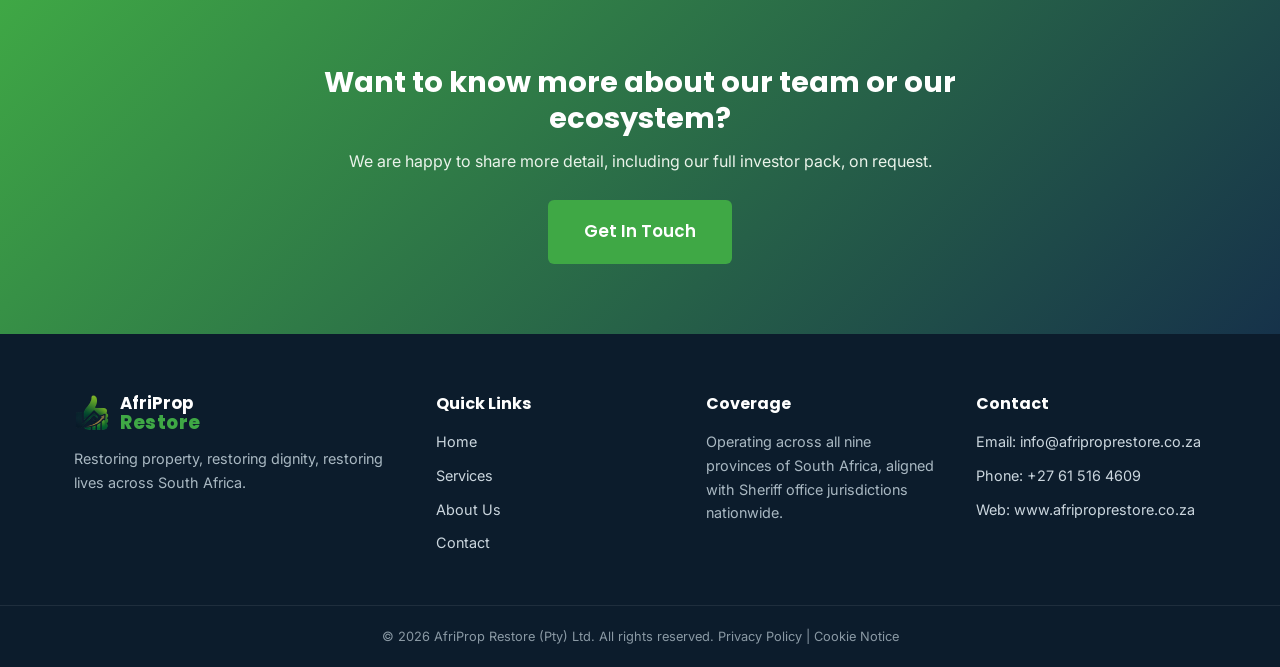
==== commit 81c6c7b9: "Fixed Partner Section." ====
--- a/about.html
+++ b/about.html
@@ -181,13 +181,13 @@
   <section class="section alt-bg" id="partners">
     <div class="container">
       <div class="section-head fade-in">
-        <p class="tag">Our Partners</p>
-        <h2>Working alongside recognised names in the industry</h2>
+        <p class="tag">Partners</p>
+        <h2>We would like to work with recognised partners in the industry</h2>
       </div>
       <div class="partner-badges fade-in">
         <span>National Housing Finance Corporation</span>
         <span>Department of Human Settlements</span>
-        <span>Boshoff Attorneys</span>
+        <span>Julies Attorneys Inc</span>
         <span>Status-Mark Property Group</span>
         <span>Mortgage Market</span>
         <span>African Bank</span>
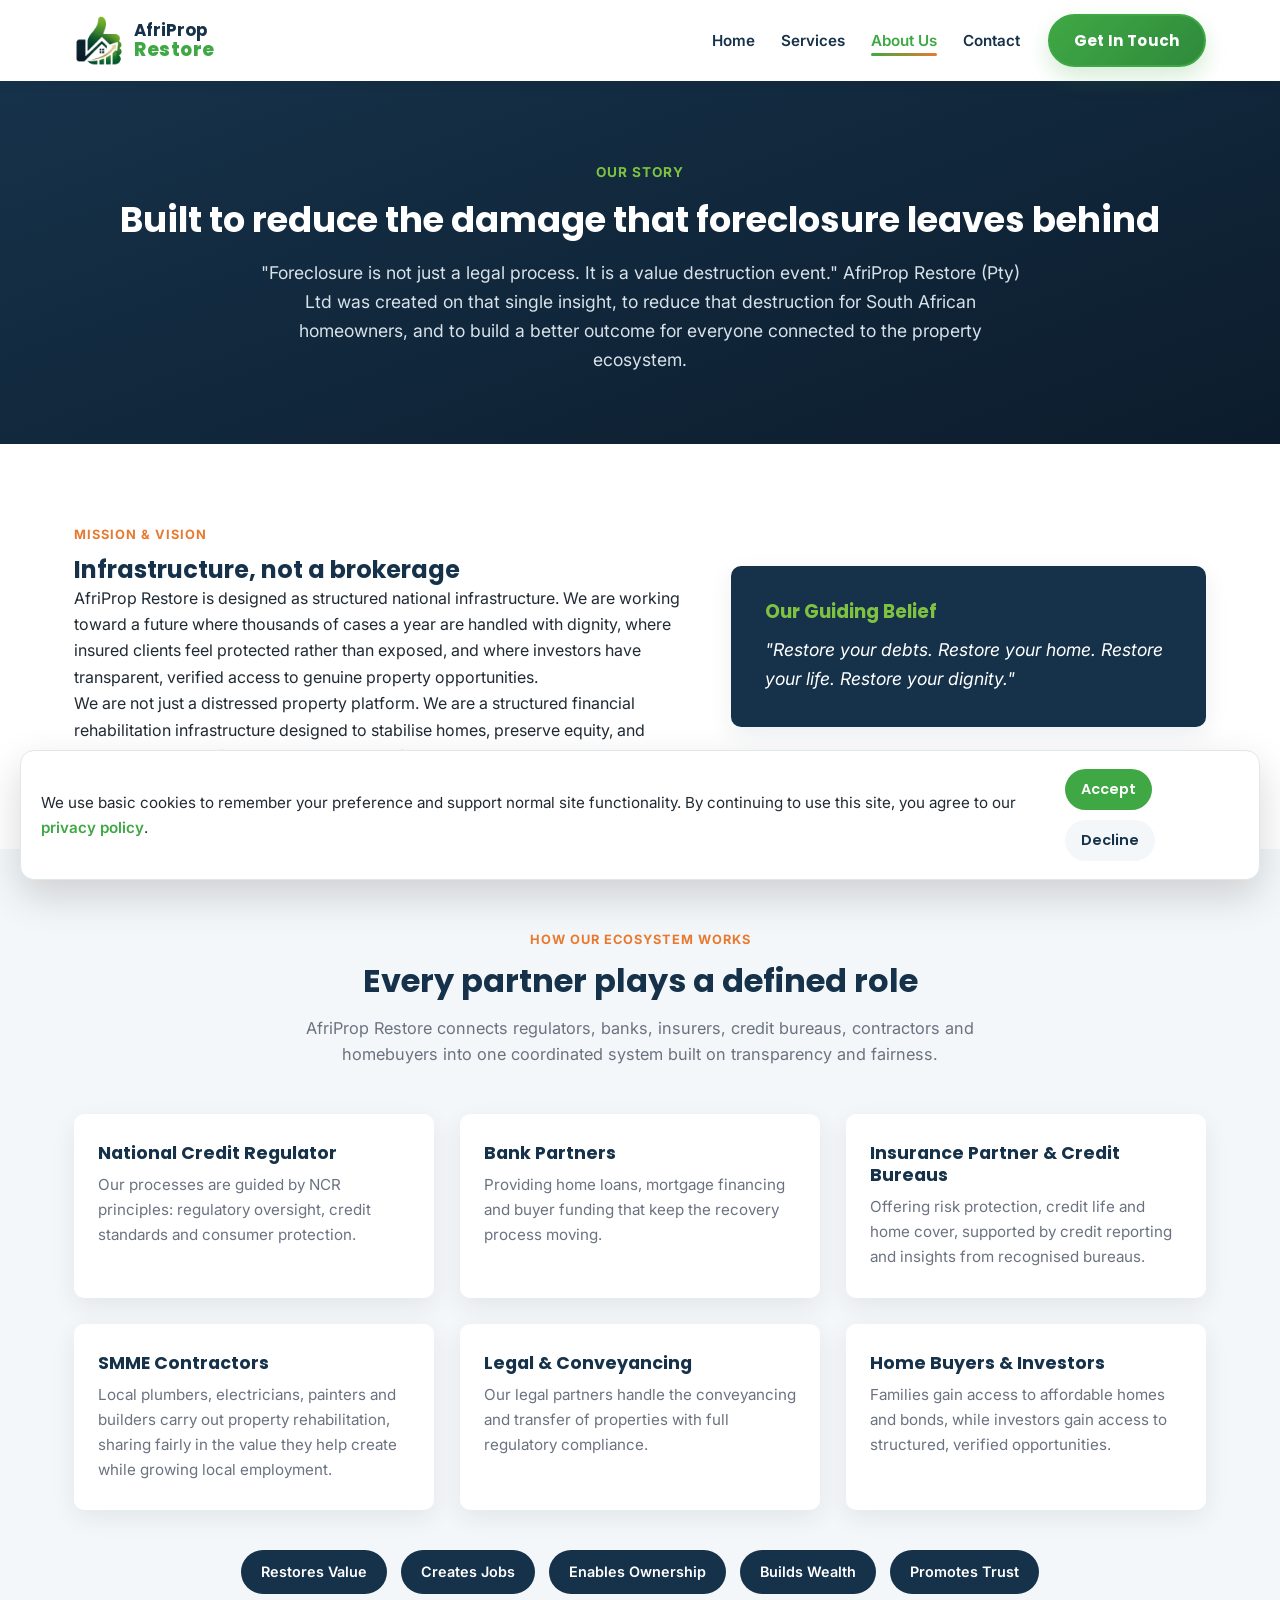
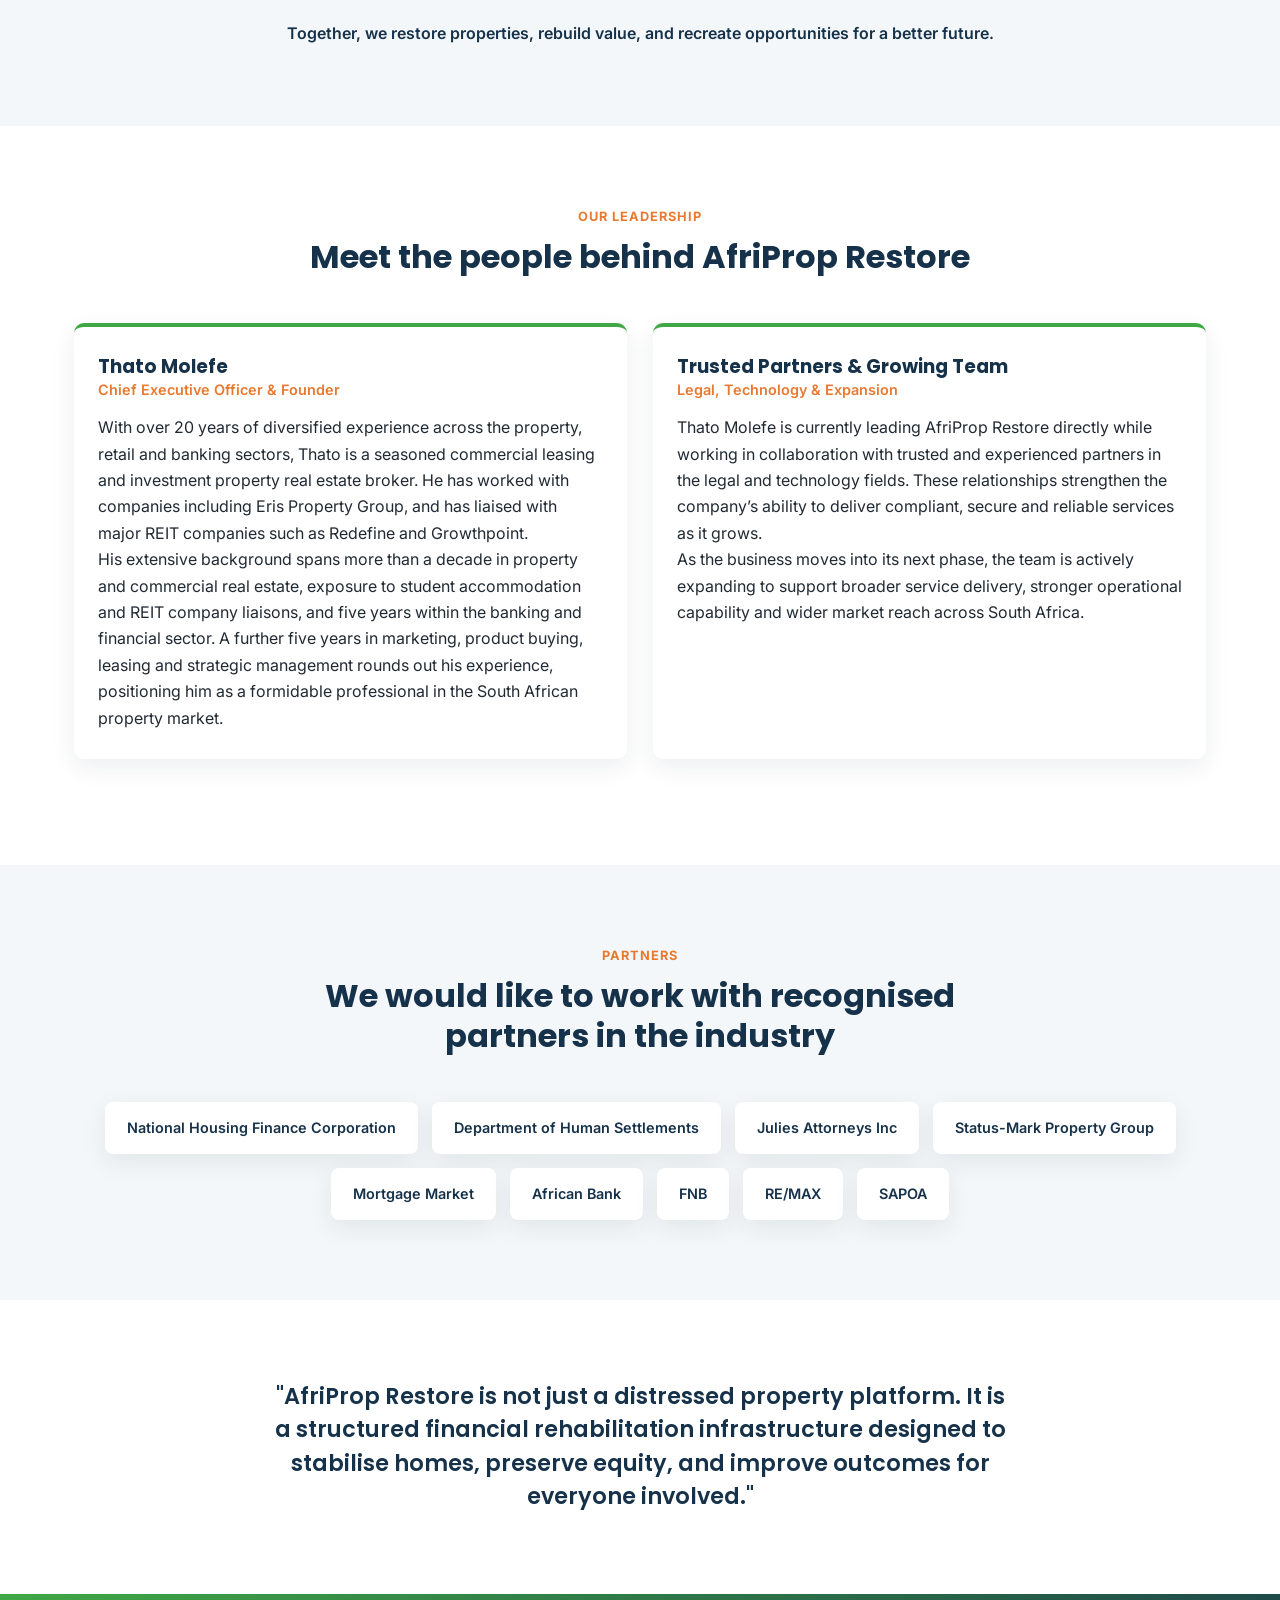
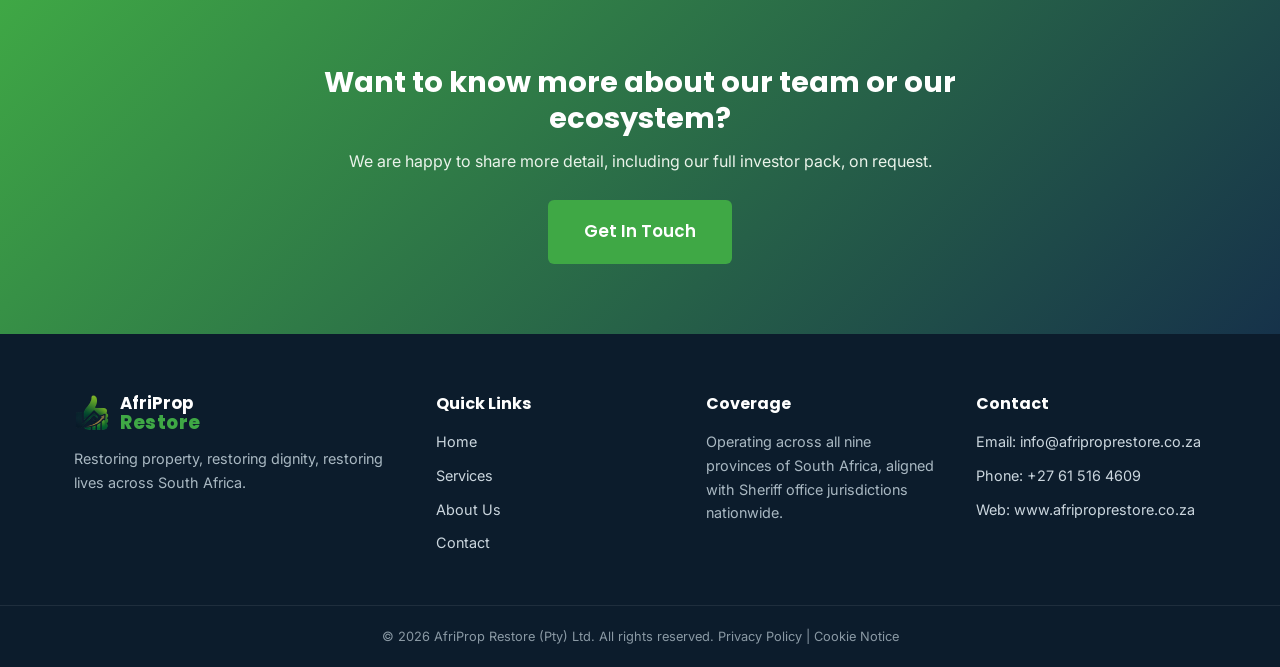
==== commit 5d483418: "Increase Logo Size." ====
--- a/about.html
+++ b/about.html
@@ -29,7 +29,7 @@
 <header class="site-header">
   <div class="container header-inner">
     <a href="index.html" class="logo">
-      <img src="img/site-logo-128x128.png" alt="AfriProp Restore logo" width="42" height="42">
+      <img src="img/site-logo-128x128.png" alt="AfriProp Restore logo" width="50" height="50">
       <span class="logo-text">
         <span class="logo-line1">AfriProp</span>
         <span class="logo-line2">Restore</span>
